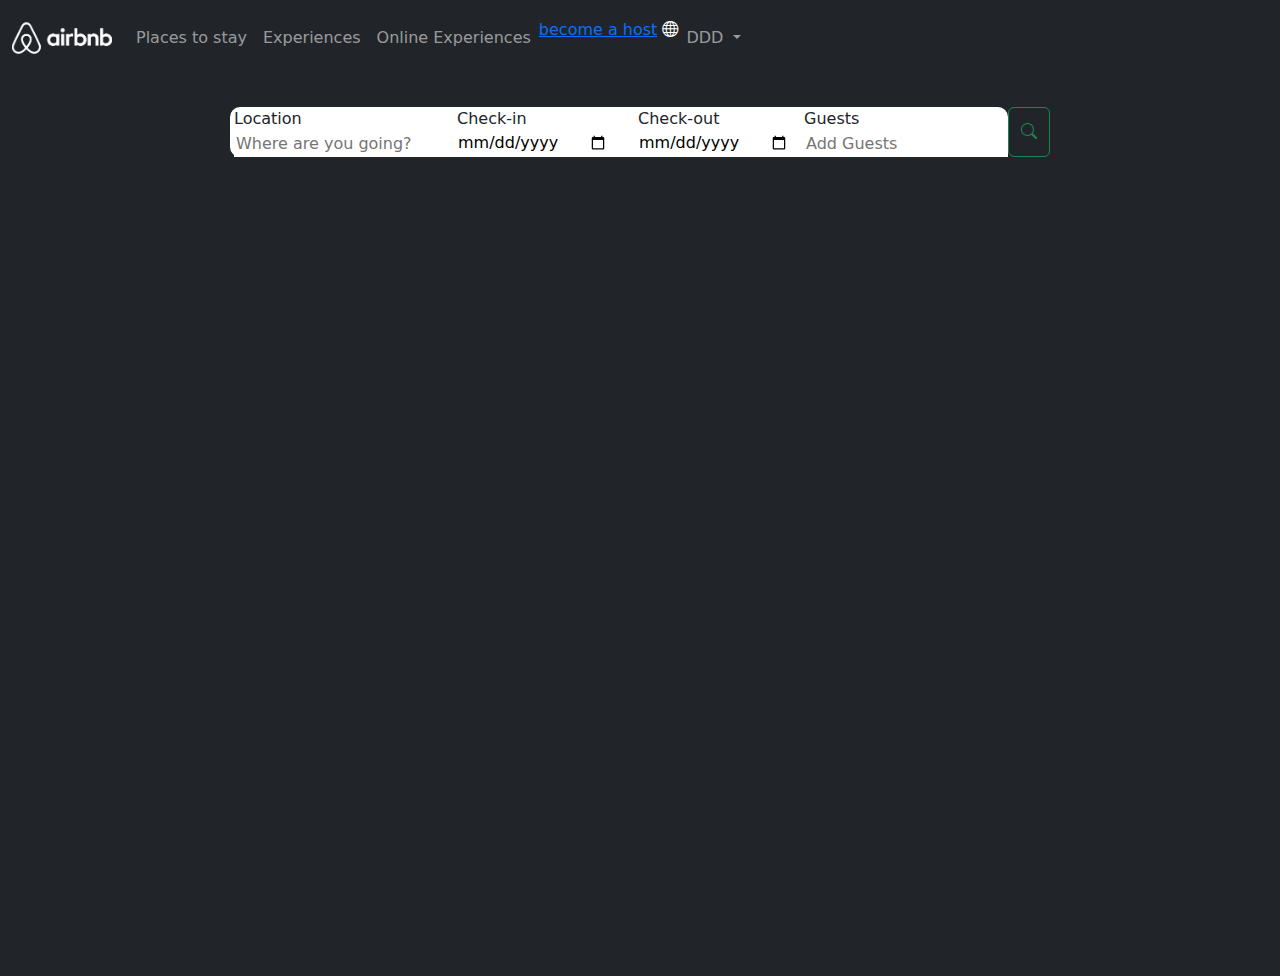
==== index.html @ f0b44a81 "pro ale" ====
<!DOCTYPE html>
<html lang="en">

<head>
  <meta charset="UTF-8">
  <meta name="viewport" content="width=device-width, initial-scale=1.0">
  <title>Document</title>

  <link href="https://cdn.jsdelivr.net/npm/bootstrap@5.3.3/dist/css/bootstrap.min.css" rel="stylesheet"
    integrity="sha384-QWTKZyjpPEjISv5WaRU9OFeRpok6YctnYmDr5pNlyT2bRjXh0JMhjY6hW+ALEwIH" crossorigin="anonymous">
  <link rel="stylesheet" href="https://cdn.jsdelivr.net/npm/bootstrap-icons@1.11.3/font/bootstrap-icons.min.css">
  <link rel="stylesheet" href="style.css">
</head>

<body class="bg-dark">
  <header>

    <nav class="navbar navbar-expand-lg navbar-dark">
      <div class="container-fluid">
        <a class="navbar-brand" href="#"><img src="assets/logo.png" alt="Air-bnb"></a>
        <button class="navbar-toggler" type="button" data-bs-toggle="collapse" data-bs-target="#navbarNavDropdown"
          aria-controls="navbarNavDropdown" aria-expanded="false" aria-label="Toggle navigation">
          <span class="navbar-toggler-icon"></span>
        </button>
        <div class="collapse navbar-collapse" id="navbarNavDropdown">
          <ul class="navbar-nav">

            <li class="nav-item">
              <a class="nav-link" href="#">Places to stay</a>
            </li>
            <li class="nav-item">
              <a class="nav-link" href="#">Experiences</a>
            </li>
            <li class="nav-item">
              <a class="nav-link" href="#">Online Experiences</a>
            </li>

            <div>
              <a href="#">become a host</a>
              <i class="bi bi-globe text-white"></i>


            </div>

            <li class="nav-item dropdown">
              <a class="nav-link dropdown-toggle" href="#" role="button" data-bs-toggle="dropdown"
                aria-expanded="false">
                DDD
              </a>
              <ul class="dropdown-menu">
                <li><a class="dropdown-item" href="#">Action</a></li>
                <li><a class="dropdown-item" href="#">Another action</a></li>
                <li><a class="dropdown-item" href="#">Something else here</a></li>
              </ul>
            </li>
          </ul>
        </div>
      </div>
    </nav>
  </header>


  <main class="corpo d-flex">

    <div class="container mt-3" id="contenitore">
      <div>
      <form class="d-flex " id="Ricerca-Generale" role="search">
        <div class="Titolo-1 px-1">
          <label for="input1">Location</label>
          <input class="input" type="text" placeholder="Where are you going?">
        </div>
        <div class="Titoli">
          <label for="input2">Check-in</label>
          <input class="input" type="date" placeholder="gg/mm/aaaa">
        </div>
        <div class="Titoli">
          <label for="input3">Check-out</label>
          <input class="input" type="date" placeholder="gg/mm/aaaa">
        </div>
        <div class="Titolo-4">
          <label for="input-4">Guests</label>
          <input class="input" type="text" placeholder="Add Guests">
        </div>

        <button class="btn btn-outline-success" type="submit"> <i class="bi bi-search"></i></button>
      </form>

    </div>



  </main>

  <footer>

  </footer>

</body>
<script src="https://cdn.jsdelivr.net/npm/bootstrap@5.3.3/dist/js/bootstrap.bundle.min.js"
  integrity="sha384-YvpcrYf0tY3lHB60NNkmXc5s9fDVZLESaAA55NDzOxhy9GkcIdslK1eN7N6jIeHz" crossorigin="anonymous"></script>


</html>
---- style.css ----
.navbar-brand img{
    width: 100px;
}

#contenitore {
    display: flex;
    justify-content: center;
}

#Ricerca-Generale{
    display: flex;
    justify-content: center;
    width: 700px;
    padding: 15px;
    border: none;
   

    
}

.Titolo-1{
    border-top-left-radius: 10px;
    border-bottom-left-radius:10px ;
    background-color: white;
}

.Titolo-4{
    border-top-right-radius:10px;
    border-bottom-right-radius:10px ;
    background-color: white;
}



.corpo {
    width: 100%; /* Estende la larghezza al 100% del viewport */
    height: 100vh; /* Estende l'altezza al 100% del viewport */
    background-image: url('assets/home.jpg'); /* Percorso dell'immagine */
    background-size: cover; /* Assicura che l'immagine copra tutto senza distorsioni */
    background-position: center; /* Centra l'immagine */
    background-repeat: no-repeat; /* Evita ripetizioni dell'immagine */
    object-fit: contain;
    overflow: hidden;
 
}

.input{
    border: none;
    
}

.Titoli{
    background-color: white;
    padding-inline: 15px;


}
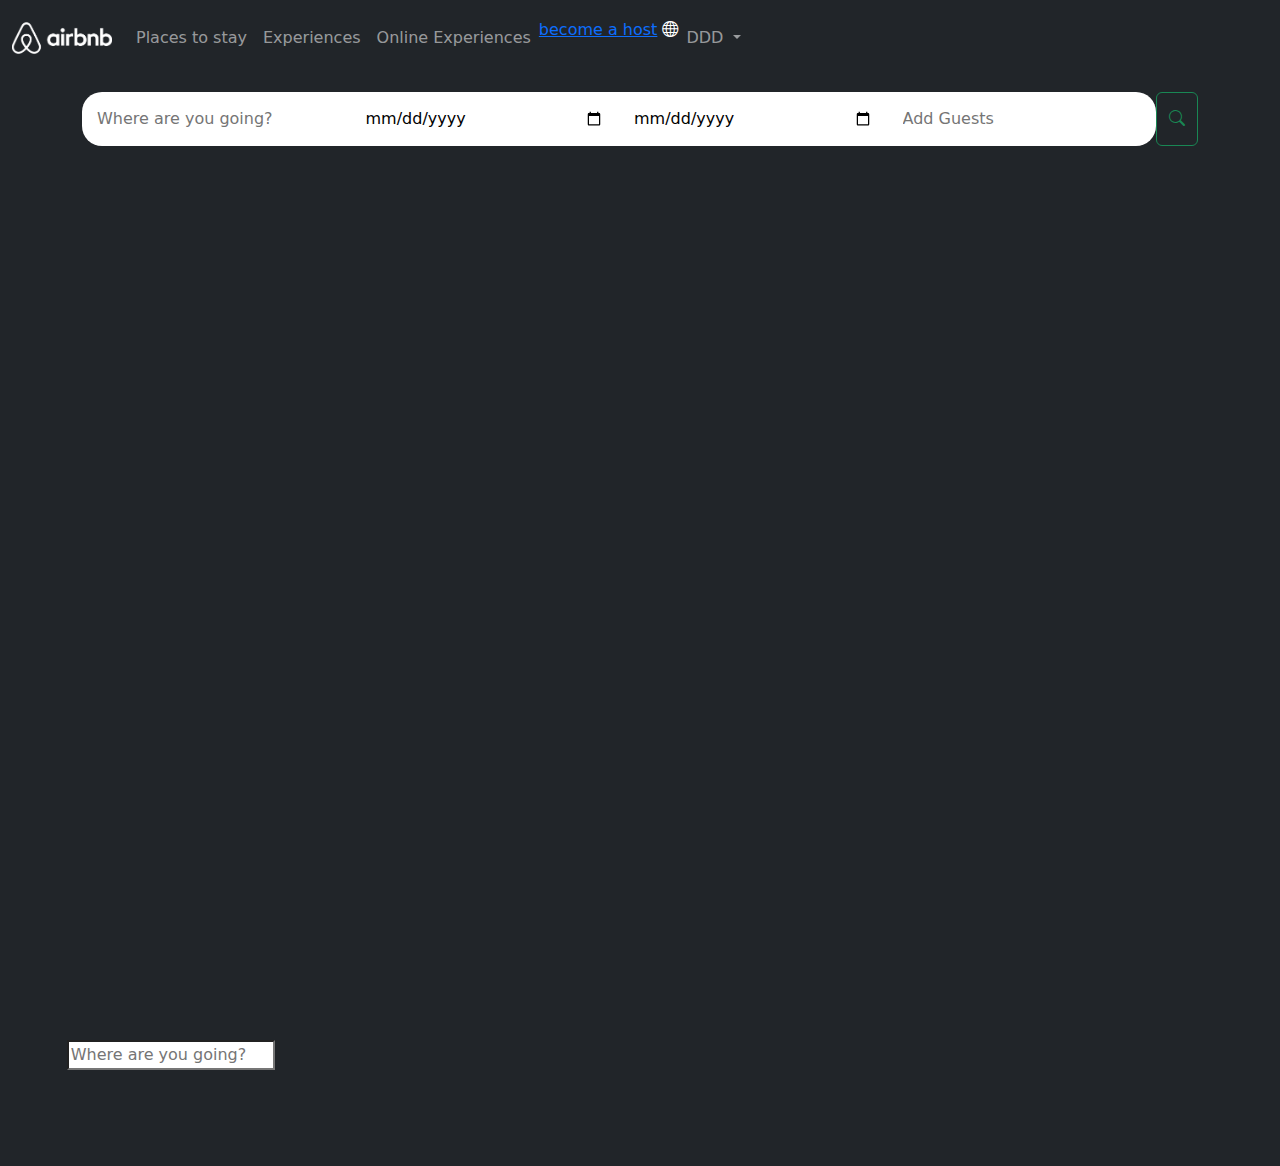
==== commit 03ab9f8a: "Merge branch 'main' of https://github.com/FraLama99/BW2" ====
--- a/index.html
+++ b/index.html
@@ -1,103 +1,148 @@
 <!DOCTYPE html>
 <html lang="en">
+  <head>
+    <meta charset="UTF-8" />
+    <meta name="viewport" content="width=device-width, initial-scale=1.0" />
+    <title>Document</title>
 
-<head>
-  <meta charset="UTF-8">
-  <meta name="viewport" content="width=device-width, initial-scale=1.0">
-  <title>Document</title>
+    <link
+      href="https://cdn.jsdelivr.net/npm/bootstrap@5.3.3/dist/css/bootstrap.min.css"
+      rel="stylesheet"
+      integrity="sha384-QWTKZyjpPEjISv5WaRU9OFeRpok6YctnYmDr5pNlyT2bRjXh0JMhjY6hW+ALEwIH"
+      crossorigin="anonymous"
+    />
+    <link
+      rel="stylesheet"
+      href="https://cdn.jsdelivr.net/npm/bootstrap-icons@1.11.3/font/bootstrap-icons.min.css"
+    />
+    <link rel="stylesheet" href="style.css" />
+  </head>
+  <body class="bg-dark">
+    <header>
+      <nav class="navbar navbar-expand-lg navbar-dark">
+        <div class="container-fluid">
+          <a class="navbar-brand" href="#"
+            ><img src="assets/logo.png" alt="Air-bnb"
+          /></a>
+          <button
+            class="navbar-toggler"
+            type="button"
+            data-bs-toggle="collapse"
+            data-bs-target="#navbarNavDropdown"
+            aria-controls="navbarNavDropdown"
+            aria-expanded="false"
+            aria-label="Toggle navigation"
+          >
+            <span class="navbar-toggler-icon"></span>
+          </button>
+          <div class="collapse navbar-collapse" id="navbarNavDropdown">
+            <ul class="navbar-nav">
+              <li class="nav-item">
+                <a class="nav-link" href="#">Places to stay</a>
+              </li>
+              <li class="nav-item">
+                <a class="nav-link" href="#">Experiences</a>
+              </li>
+              <li class="nav-item">
+                <a class="nav-link" href="#">Online Experiences</a>
+              </li>
 
-  <link href="https://cdn.jsdelivr.net/npm/bootstrap@5.3.3/dist/css/bootstrap.min.css" rel="stylesheet"
-    integrity="sha384-QWTKZyjpPEjISv5WaRU9OFeRpok6YctnYmDr5pNlyT2bRjXh0JMhjY6hW+ALEwIH" crossorigin="anonymous">
-  <link rel="stylesheet" href="https://cdn.jsdelivr.net/npm/bootstrap-icons@1.11.3/font/bootstrap-icons.min.css">
-  <link rel="stylesheet" href="style.css">
-</head>
+              <div>
+                <a href="#">become a host</a>
+                <i class="bi bi-globe text-white"></i>
+              </div>
 
-<body class="bg-dark">
-  <header>
+              <li class="nav-item dropdown">
+                <a
+                  class="nav-link dropdown-toggle"
+                  href="#"
+                  role="button"
+                  data-bs-toggle="dropdown"
+                  aria-expanded="false"
+                >
+                  DDD
+                </a>
+                <ul class="dropdown-menu">
+                  <li><a class="dropdown-item" href="#">Action</a></li>
+                  <li><a class="dropdown-item" href="#">Another action</a></li>
+                  <li>
+                    <a class="dropdown-item" href="#">Something else here</a>
+                  </li>
+                </ul>
+              </li>
+            </ul>
+          </div>
+        </div>
+      </nav>
+    </header>
 
-    <nav class="navbar navbar-expand-lg navbar-dark">
-      <div class="container-fluid">
-        <a class="navbar-brand" href="#"><img src="assets/logo.png" alt="Air-bnb"></a>
-        <button class="navbar-toggler" type="button" data-bs-toggle="collapse" data-bs-target="#navbarNavDropdown"
-          aria-controls="navbarNavDropdown" aria-expanded="false" aria-label="Toggle navigation">
-          <span class="navbar-toggler-icon"></span>
-        </button>
-        <div class="collapse navbar-collapse" id="navbarNavDropdown">
-          <ul class="navbar-nav">
+    <main>
+      <div class="container mt-3">
+        <form
+          class="d-flex justify-content-center rounded-4"
+          id="Ricerca-Generale"
+          role="search"
+        >
+          <input id="input1" type="text" placeholder="Where are you going?" />
+          <input type="date" placeholder="gg/mm/aaaa" />
+          <input type="date" placeholder="gg/mm/aaaa" />
 
-            <li class="nav-item">
-              <a class="nav-link" href="#">Places to stay</a>
-            </li>
-            <li class="nav-item">
-              <a class="nav-link" href="#">Experiences</a>
-            </li>
-            <li class="nav-item">
-              <a class="nav-link" href="#">Online Experiences</a>
-            </li>
+          <input id="input4" type="text" placeholder="Add Guests" />
 
-            <div>
-              <a href="#">become a host</a>
-              <i class="bi bi-globe text-white"></i>
+          <button class="btn btn-outline-success" type="submit">
+            <i class="bi bi-search"></i>
+          </button>
+        </form>
+      </div>
+    </main>
+
+<<<<<<< Updated upstream
+    <footer></footer>
+  </body>
+  <script
+    src="https://cdn.jsdelivr.net/npm/bootstrap@5.3.3/dist/js/bootstrap.bundle.min.js"
+    integrity="sha384-YvpcrYf0tY3lHB60NNkmXc5s9fDVZLESaAA55NDzOxhy9GkcIdslK1eN7N6jIeHz"
+    crossorigin="anonymous"
+  ></script>
+</html>
+=======
+<footer>
+
+</footer>
+    
+</body>
+<script src="https://cdn.jsdelivr.net/npm/bootstrap@5.3.3/dist/js/bootstrap.bundle.min.js" integrity="sha384-YvpcrYf0tY3lHB60NNkmXc5s9fDVZLESaAA55NDzOxhy9GkcIdslK1eN7N6jIeHz" crossorigin="anonymous"></script>
 
 
-            </div>
-
-            <li class="nav-item dropdown">
-              <a class="nav-link dropdown-toggle" href="#" role="button" data-bs-toggle="dropdown"
-                aria-expanded="false">
-                DDD
-              </a>
-              <ul class="dropdown-menu">
-                <li><a class="dropdown-item" href="#">Action</a></li>
-                <li><a class="dropdown-item" href="#">Another action</a></li>
-                <li><a class="dropdown-item" href="#">Something else here</a></li>
-              </ul>
-            </li>
-          </ul>
-        </div>
-      </div>
-    </nav>
-  </header>
-
-
-  <main class="corpo d-flex">
-
-    <div class="container mt-3" id="contenitore">
-      <div>
-      <form class="d-flex " id="Ricerca-Generale" role="search">
-        <div class="Titolo-1 px-1">
-          <label for="input1">Location</label>
-          <input class="input" type="text" placeholder="Where are you going?">
-        </div>
-        <div class="Titoli">
-          <label for="input2">Check-in</label>
-          <input class="input" type="date" placeholder="gg/mm/aaaa">
-        </div>
-        <div class="Titoli">
-          <label for="input3">Check-out</label>
-          <input class="input" type="date" placeholder="gg/mm/aaaa">
-        </div>
-        <div class="Titolo-4">
-          <label for="input-4">Guests</label>
-          <input class="input" type="text" placeholder="Add Guests">
-        </div>
-
-        <button class="btn btn-outline-success" type="submit"> <i class="bi bi-search"></i></button>
-      </form>
-
-    </div>
+</html>
 
 
 
-  </main>
-
-  <footer>
-
-  </footer>
-
-</body>
-<script src="https://cdn.jsdelivr.net/npm/bootstrap@5.3.3/dist/js/bootstrap.bundle.min.js"
-  integrity="sha384-YvpcrYf0tY3lHB60NNkmXc5s9fDVZLESaAA55NDzOxhy9GkcIdslK1eN7N6jIeHz" crossorigin="anonymous"></script>
 
 
-</html>+
+<div class="input-group">
+  <label for="location">Location</label>
+  <input type="text" id="location" placeholder="Where are you going?" />
+</div>
+
+justify-content: center;
+  align-items: center;
+  height: 100vh;
+
+
+  input {
+    text-align: center; /* Centra il testo orizzontalmente */
+    font-size: 16px;    /* Dimensione del testo */
+    height: 40px;       /* Altezza del campo */
+    padding: 0;         /* Rimuovi padding per centrare verticalmente */
+    box-sizing: border-box; /* Assicura che padding e bordo non influiscano sulle dimensioni */
+  }
+  
+  /* Stile specifico per il placeholder */
+  input::placeholder {
+    color: #888;        /* Colore del placeholder */
+    font-style: italic; /* Stile del testo */
+    text-align: center; /* Centra il placeholder orizzontalmente */
+  }
+>>>>>>> Stashed changes
--- a/style.css
+++ b/style.css
@@ -2,58 +2,24 @@
     width: 100px;
 }
 
-#contenitore {
-    display: flex;
-    justify-content: center;
-}
 
-#Ricerca-Generale{
-    display: flex;
-    justify-content: center;
-    width: 700px;
+
+#Ricerca-Generale input{
+    width: 600px;
     padding: 15px;
     border: none;
-   
 
     
 }
 
-.Titolo-1{
-    border-top-left-radius: 10px;
-    border-bottom-left-radius:10px ;
-    background-color: white;
+#input1{
+    border-top-left-radius: 20px;
+    border-bottom-left-radius:20px ;
 }
 
-.Titolo-4{
-    border-top-right-radius:10px;
-    border-bottom-right-radius:10px ;
-    background-color: white;
-}
-
-
-
-.corpo {
-    width: 100%; /* Estende la larghezza al 100% del viewport */
-    height: 100vh; /* Estende l'altezza al 100% del viewport */
-    background-image: url('assets/home.jpg'); /* Percorso dell'immagine */
-    background-size: cover; /* Assicura che l'immagine copra tutto senza distorsioni */
-    background-position: center; /* Centra l'immagine */
-    background-repeat: no-repeat; /* Evita ripetizioni dell'immagine */
-    object-fit: contain;
-    overflow: hidden;
- 
-}
-
-.input{
-    border: none;
-    
-}
-
-.Titoli{
-    background-color: white;
-    padding-inline: 15px;
-
-
+#input4{
+    border-top-right-radius:20px;
+    border-bottom-right-radius:20px ;
 }
 
 
@@ -61,3 +27,12 @@
 
 
 
+main {
+    width: 100vw; /* Estende la larghezza al 100% del viewport */
+    height: 100vh; /* Estende l'altezza al 100% del viewport */
+    background-image: url('assets/home.jpg'); /* Percorso dell'immagine */
+    background-size: cover; /* Assicura che l'immagine copra tutto senza distorsioni */
+    background-position: center; /* Centra l'immagine */
+    background-repeat: no-repeat; /* Evita ripetizioni dell'immagine */
+}
+
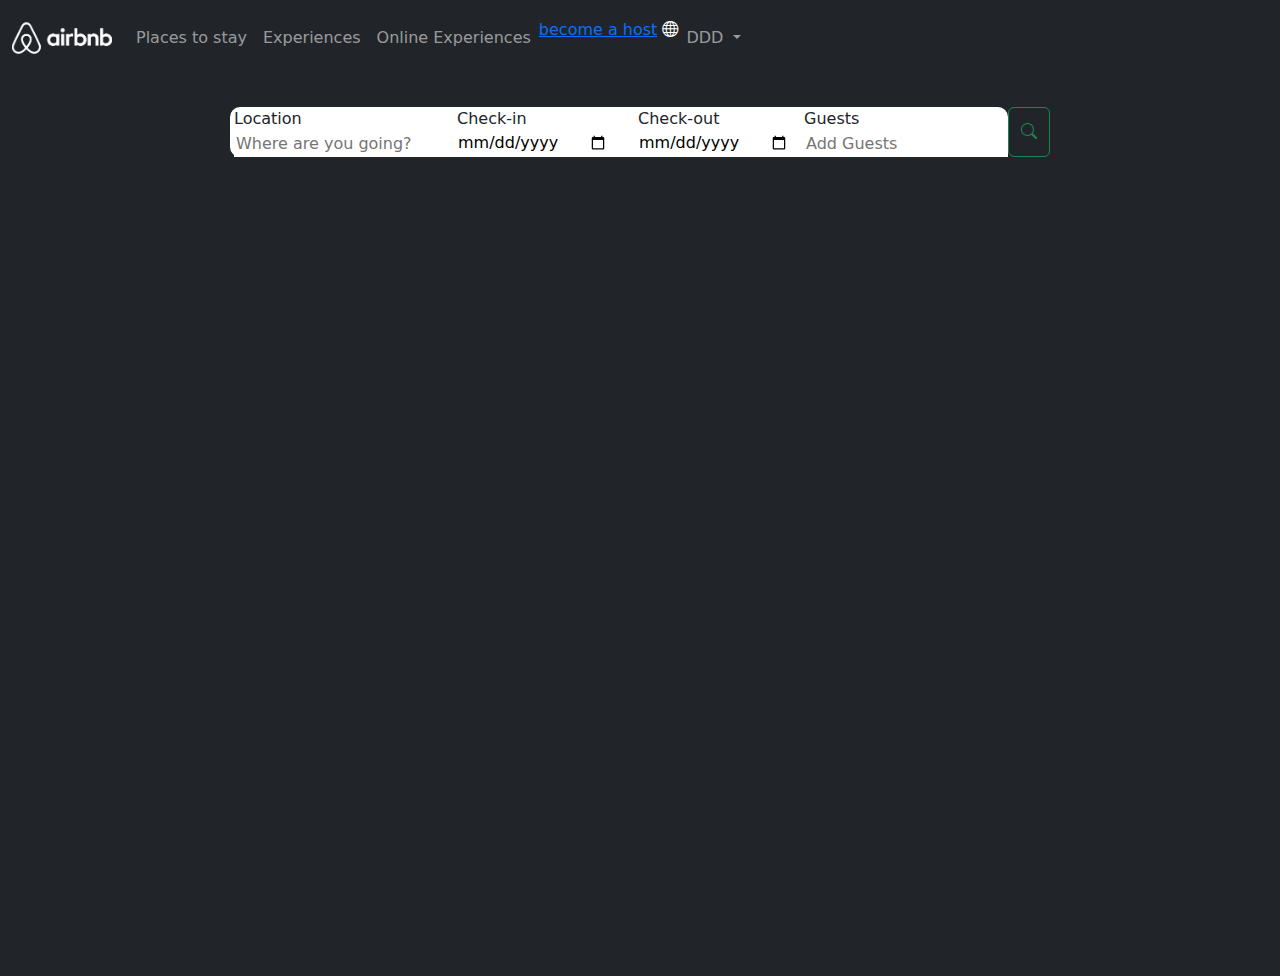
==== commit b8a98be6: "caricamento ale" ====
--- a/index.html
+++ b/index.html
@@ -1,148 +1,103 @@
 <!DOCTYPE html>
 <html lang="en">
-  <head>
-    <meta charset="UTF-8" />
-    <meta name="viewport" content="width=device-width, initial-scale=1.0" />
-    <title>Document</title>
 
-    <link
-      href="https://cdn.jsdelivr.net/npm/bootstrap@5.3.3/dist/css/bootstrap.min.css"
-      rel="stylesheet"
-      integrity="sha384-QWTKZyjpPEjISv5WaRU9OFeRpok6YctnYmDr5pNlyT2bRjXh0JMhjY6hW+ALEwIH"
-      crossorigin="anonymous"
-    />
-    <link
-      rel="stylesheet"
-      href="https://cdn.jsdelivr.net/npm/bootstrap-icons@1.11.3/font/bootstrap-icons.min.css"
-    />
-    <link rel="stylesheet" href="style.css" />
-  </head>
-  <body class="bg-dark">
-    <header>
-      <nav class="navbar navbar-expand-lg navbar-dark">
-        <div class="container-fluid">
-          <a class="navbar-brand" href="#"
-            ><img src="assets/logo.png" alt="Air-bnb"
-          /></a>
-          <button
-            class="navbar-toggler"
-            type="button"
-            data-bs-toggle="collapse"
-            data-bs-target="#navbarNavDropdown"
-            aria-controls="navbarNavDropdown"
-            aria-expanded="false"
-            aria-label="Toggle navigation"
-          >
-            <span class="navbar-toggler-icon"></span>
-          </button>
-          <div class="collapse navbar-collapse" id="navbarNavDropdown">
-            <ul class="navbar-nav">
-              <li class="nav-item">
-                <a class="nav-link" href="#">Places to stay</a>
-              </li>
-              <li class="nav-item">
-                <a class="nav-link" href="#">Experiences</a>
-              </li>
-              <li class="nav-item">
-                <a class="nav-link" href="#">Online Experiences</a>
-              </li>
+<head>
+  <meta charset="UTF-8">
+  <meta name="viewport" content="width=device-width, initial-scale=1.0">
+  <title>Document</title>
 
-              <div>
-                <a href="#">become a host</a>
-                <i class="bi bi-globe text-white"></i>
-              </div>
+  <link href="https://cdn.jsdelivr.net/npm/bootstrap@5.3.3/dist/css/bootstrap.min.css" rel="stylesheet"
+    integrity="sha384-QWTKZyjpPEjISv5WaRU9OFeRpok6YctnYmDr5pNlyT2bRjXh0JMhjY6hW+ALEwIH" crossorigin="anonymous">
+  <link rel="stylesheet" href="https://cdn.jsdelivr.net/npm/bootstrap-icons@1.11.3/font/bootstrap-icons.min.css">
+  <link rel="stylesheet" href="style.css">
+</head>
 
-              <li class="nav-item dropdown">
-                <a
-                  class="nav-link dropdown-toggle"
-                  href="#"
-                  role="button"
-                  data-bs-toggle="dropdown"
-                  aria-expanded="false"
-                >
-                  DDD
-                </a>
-                <ul class="dropdown-menu">
-                  <li><a class="dropdown-item" href="#">Action</a></li>
-                  <li><a class="dropdown-item" href="#">Another action</a></li>
-                  <li>
-                    <a class="dropdown-item" href="#">Something else here</a>
-                  </li>
-                </ul>
-              </li>
-            </ul>
-          </div>
-        </div>
-      </nav>
-    </header>
+<body class="bg-dark">
+  <header>
 
-    <main>
-      <div class="container mt-3">
-        <form
-          class="d-flex justify-content-center rounded-4"
-          id="Ricerca-Generale"
-          role="search"
-        >
-          <input id="input1" type="text" placeholder="Where are you going?" />
-          <input type="date" placeholder="gg/mm/aaaa" />
-          <input type="date" placeholder="gg/mm/aaaa" />
+    <nav class="navbar navbar-expand-lg navbar-dark">
+      <div class="container-fluid">
+        <a class="navbar-brand" href="#"><img src="assets/logo.png" alt="Air-bnb"></a>
+        <button class="navbar-toggler" type="button" data-bs-toggle="collapse" data-bs-target="#navbarNavDropdown"
+          aria-controls="navbarNavDropdown" aria-expanded="false" aria-label="Toggle navigation">
+          <span class="navbar-toggler-icon"></span>
+        </button>
+        <div class="collapse navbar-collapse" id="navbarNavDropdown">
+          <ul class="navbar-nav">
 
-          <input id="input4" type="text" placeholder="Add Guests" />
+            <li class="nav-item">
+              <a class="nav-link" href="#">Places to stay</a>
+            </li>
+            <li class="nav-item">
+              <a class="nav-link" href="#">Experiences</a>
+            </li>
+            <li class="nav-item">
+              <a class="nav-link" href="#">Online Experiences</a>
+            </li>
 
-          <button class="btn btn-outline-success" type="submit">
-            <i class="bi bi-search"></i>
-          </button>
-        </form>
-      </div>
-    </main>
-
-<<<<<<< Updated upstream
-    <footer></footer>
-  </body>
-  <script
-    src="https://cdn.jsdelivr.net/npm/bootstrap@5.3.3/dist/js/bootstrap.bundle.min.js"
-    integrity="sha384-YvpcrYf0tY3lHB60NNkmXc5s9fDVZLESaAA55NDzOxhy9GkcIdslK1eN7N6jIeHz"
-    crossorigin="anonymous"
-  ></script>
-</html>
-=======
-<footer>
-
-</footer>
-    
-</body>
-<script src="https://cdn.jsdelivr.net/npm/bootstrap@5.3.3/dist/js/bootstrap.bundle.min.js" integrity="sha384-YvpcrYf0tY3lHB60NNkmXc5s9fDVZLESaAA55NDzOxhy9GkcIdslK1eN7N6jIeHz" crossorigin="anonymous"></script>
+            <div>
+              <a href="#">become a host</a>
+              <i class="bi bi-globe text-white"></i>
 
 
-</html>
+            </div>
+
+            <li class="nav-item dropdown">
+              <a class="nav-link dropdown-toggle" href="#" role="button" data-bs-toggle="dropdown"
+                aria-expanded="false">
+                DDD
+              </a>
+              <ul class="dropdown-menu">
+                <li><a class="dropdown-item" href="#">Action</a></li>
+                <li><a class="dropdown-item" href="#">Another action</a></li>
+                <li><a class="dropdown-item" href="#">Something else here</a></li>
+              </ul>
+            </li>
+          </ul>
+        </div>
+      </div>
+    </nav>
+  </header>
+
+
+  <main class="corpo d-flex">
+
+    <div class="container mt-3" id="contenitore">
+      <div>
+      <form class="d-flex " id="Ricerca-Generale" role="search">
+        <div class="Titolo-1 px-1">
+          <label for="input1">Location</label>
+          <input class="input" type="text" placeholder="Where are you going?">
+        </div>
+        <div class="Titoli">
+          <label for="input2">Check-in</label>
+          <input class="input" type="date" placeholder="gg/mm/aaaa">
+        </div>
+        <div class="Titoli">
+          <label for="input3">Check-out</label>
+          <input class="input" type="date" placeholder="gg/mm/aaaa">
+        </div>
+        <div class="Titolo-4">
+          <label for="input-4">Guests</label>
+          <input class="input" type="text" placeholder="Add Guests">
+        </div>
+
+        <button class="btn btn-outline-success" type="submit"> <i class="bi bi-search"></i></button>
+      </form>
+
+    </div>
 
 
 
+  </main>
+
+  <footer>
+
+  </footer>
+
+</body>
+<script src="https://cdn.jsdelivr.net/npm/bootstrap@5.3.3/dist/js/bootstrap.bundle.min.js"
+  integrity="sha384-YvpcrYf0tY3lHB60NNkmXc5s9fDVZLESaAA55NDzOxhy9GkcIdslK1eN7N6jIeHz" crossorigin="anonymous"></script>
 
 
-
-<div class="input-group">
-  <label for="location">Location</label>
-  <input type="text" id="location" placeholder="Where are you going?" />
-</div>
-
-justify-content: center;
-  align-items: center;
-  height: 100vh;
-
-
-  input {
-    text-align: center; /* Centra il testo orizzontalmente */
-    font-size: 16px;    /* Dimensione del testo */
-    height: 40px;       /* Altezza del campo */
-    padding: 0;         /* Rimuovi padding per centrare verticalmente */
-    box-sizing: border-box; /* Assicura che padding e bordo non influiscano sulle dimensioni */
-  }
-  
-  /* Stile specifico per il placeholder */
-  input::placeholder {
-    color: #888;        /* Colore del placeholder */
-    font-style: italic; /* Stile del testo */
-    text-align: center; /* Centra il placeholder orizzontalmente */
-  }
->>>>>>> Stashed changes
+</html>--- a/style.css
+++ b/style.css
@@ -2,24 +2,58 @@
     width: 100px;
 }
 
+#contenitore {
+    display: flex;
+    justify-content: center;
+}
 
-
-#Ricerca-Generale input{
-    width: 600px;
+#Ricerca-Generale{
+    display: flex;
+    justify-content: center;
+    width: 700px;
     padding: 15px;
     border: none;
+   
 
     
 }
 
-#input1{
-    border-top-left-radius: 20px;
-    border-bottom-left-radius:20px ;
+.Titolo-1{
+    border-top-left-radius: 10px;
+    border-bottom-left-radius:10px ;
+    background-color: white;
 }
 
-#input4{
-    border-top-right-radius:20px;
-    border-bottom-right-radius:20px ;
+.Titolo-4{
+    border-top-right-radius:10px;
+    border-bottom-right-radius:10px ;
+    background-color: white;
+}
+
+
+
+.corpo {
+    width: 100%; /* Estende la larghezza al 100% del viewport */
+    height: 100vh; /* Estende l'altezza al 100% del viewport */
+    background-image: url('assets/home.jpg'); /* Percorso dell'immagine */
+    background-size: cover; /* Assicura che l'immagine copra tutto senza distorsioni */
+    background-position: center; /* Centra l'immagine */
+    background-repeat: no-repeat; /* Evita ripetizioni dell'immagine */
+    object-fit: contain;
+    overflow: hidden;
+ 
+}
+
+.input{
+    border: none;
+    
+}
+
+.Titoli{
+    background-color: white;
+    padding-inline: 15px;
+
+
 }
 
 
@@ -27,12 +61,3 @@
 
 
 
-main {
-    width: 100vw; /* Estende la larghezza al 100% del viewport */
-    height: 100vh; /* Estende l'altezza al 100% del viewport */
-    background-image: url('assets/home.jpg'); /* Percorso dell'immagine */
-    background-size: cover; /* Assicura che l'immagine copra tutto senza distorsioni */
-    background-position: center; /* Centra l'immagine */
-    background-repeat: no-repeat; /* Evita ripetizioni dell'immagine */
-}
-
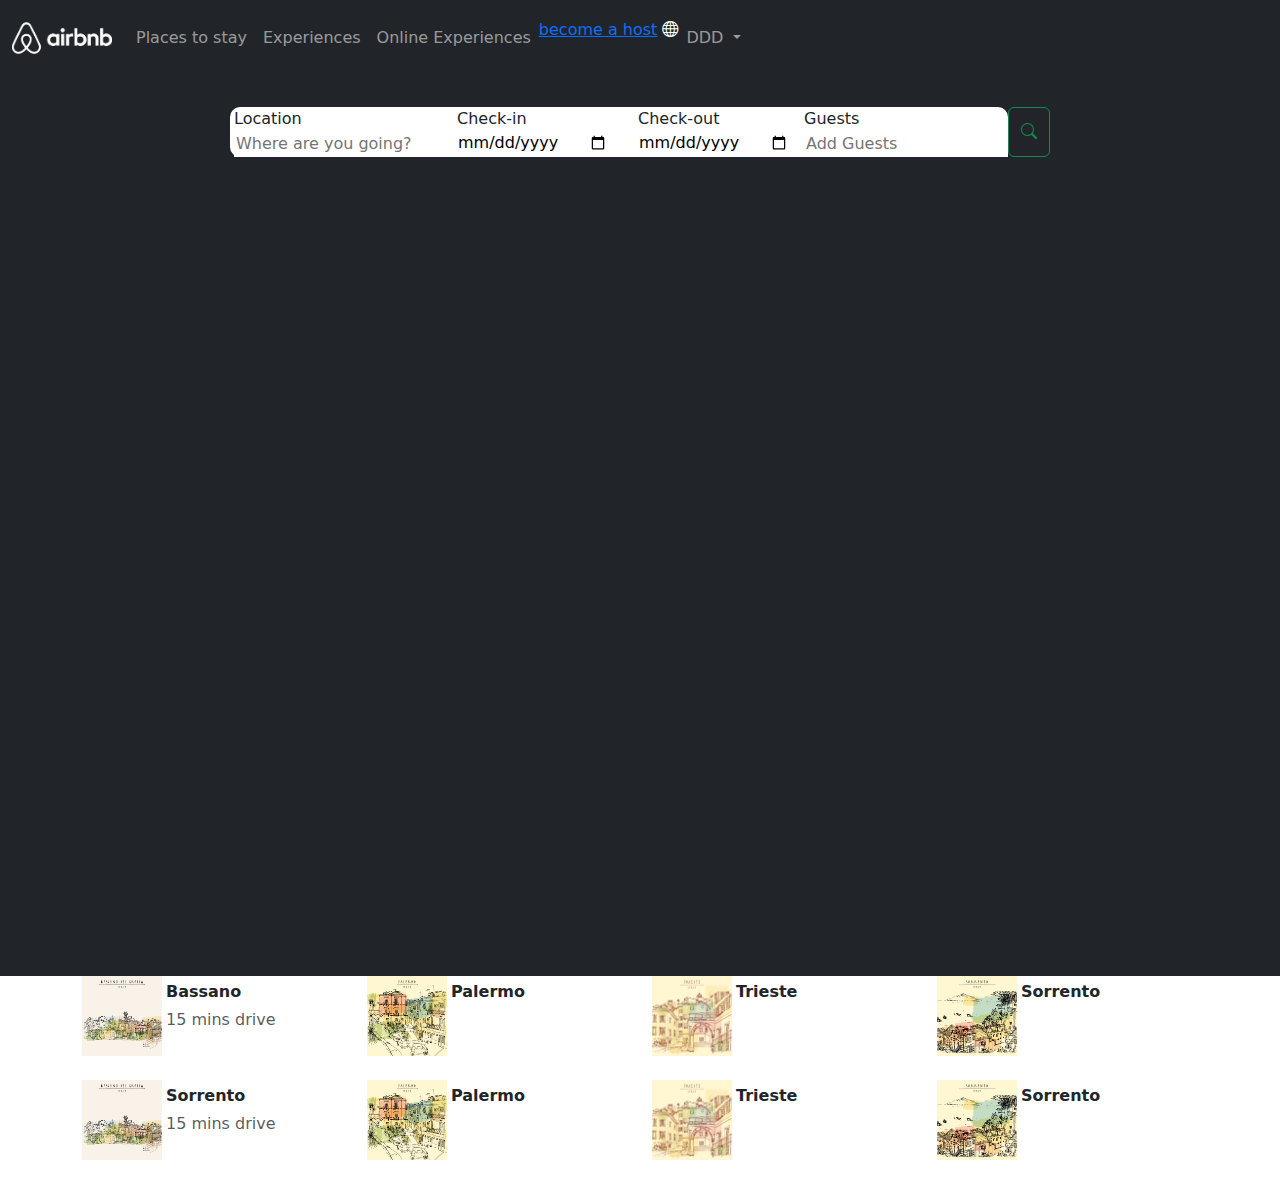
==== commit 456cb234: "fra" ====
--- a/index.html
+++ b/index.html
@@ -91,7 +91,65 @@
 
   </main>
 
-  <footer>
+  <footer class="bg-white">
+    <div class="container">
+      <div class="row">
+          <!-- colonna 1 -->
+          <div class="col-md-3">
+              <div class="d-flex align-items-start mb-4">
+                  <img src="assets/bassano.jpg" alt="">
+                  <div>
+                      <p class="fw-bold m-1">Bassano</p>
+                      <p class="text-muted m-1 row">15 mins drive</p>
+                  </div>
+              </div>
+              <div class="d-flex align-items-start mb-4">
+                  <img src="assets/bassano.jpg" alt="">
+                  <div>
+                      <p class="fw-bold m-1">Sorrento</p>
+                      <p class="text-muted m-1 row">15 mins drive</p>
+                  </div>
+              </div>
+          </div>
+          <!-- colonna 2 -->
+          <div class="col-md-3">
+              <div class="d-flex align-items-start mb-4">
+                  <img src="assets/palermo.jpg" alt="">
+                  <p class="fw-bold m-1">Palermo</p>
+              </div>
+              <div class="d-flex align-items-start mb-4">
+                  <img src="assets/palermo.jpg" alt="">
+                  <p class="fw-bold m-1">Palermo</p>
+
+              </div>
+          </div>
+
+          <!-- colonna 3 -->
+          <div class="col-md-3">
+              <div class="d-flex align-items-start mb-4">
+                  <img src="assets/trieste.jpg" alt="">
+                  <p class="fw-bold m-1">Trieste</p>
+              </div>
+              <div class="d-flex align-items-start mb-4">
+                  <img src="assets/trieste.jpg" alt="">
+                  <p class="fw-bold m-1">Trieste</p>
+
+              </div>
+          </div>
+          <!-- colonna 4 -->
+          <div class="col-md-3">
+              <div class="d-flex align-items-start mb-4">
+                  <img src="assets/sorrento.jpg" alt="">
+                  <p class="fw-bold m-1">Sorrento</p>
+              </div>
+              <div class="d-flex align-items-start mb-4">
+                  <img src="assets/sorrento.jpg" alt="">
+                  <p class="fw-bold m-1">Sorrento</p>
+              </div>
+          </div>
+      </div>
+
+  </div>
 
   </footer>
 
--- a/style.css
+++ b/style.css
@@ -56,6 +56,10 @@
 
 }
 
+footer img{
+    width: 80px;
+    height: 80px;
+}
 
 
 
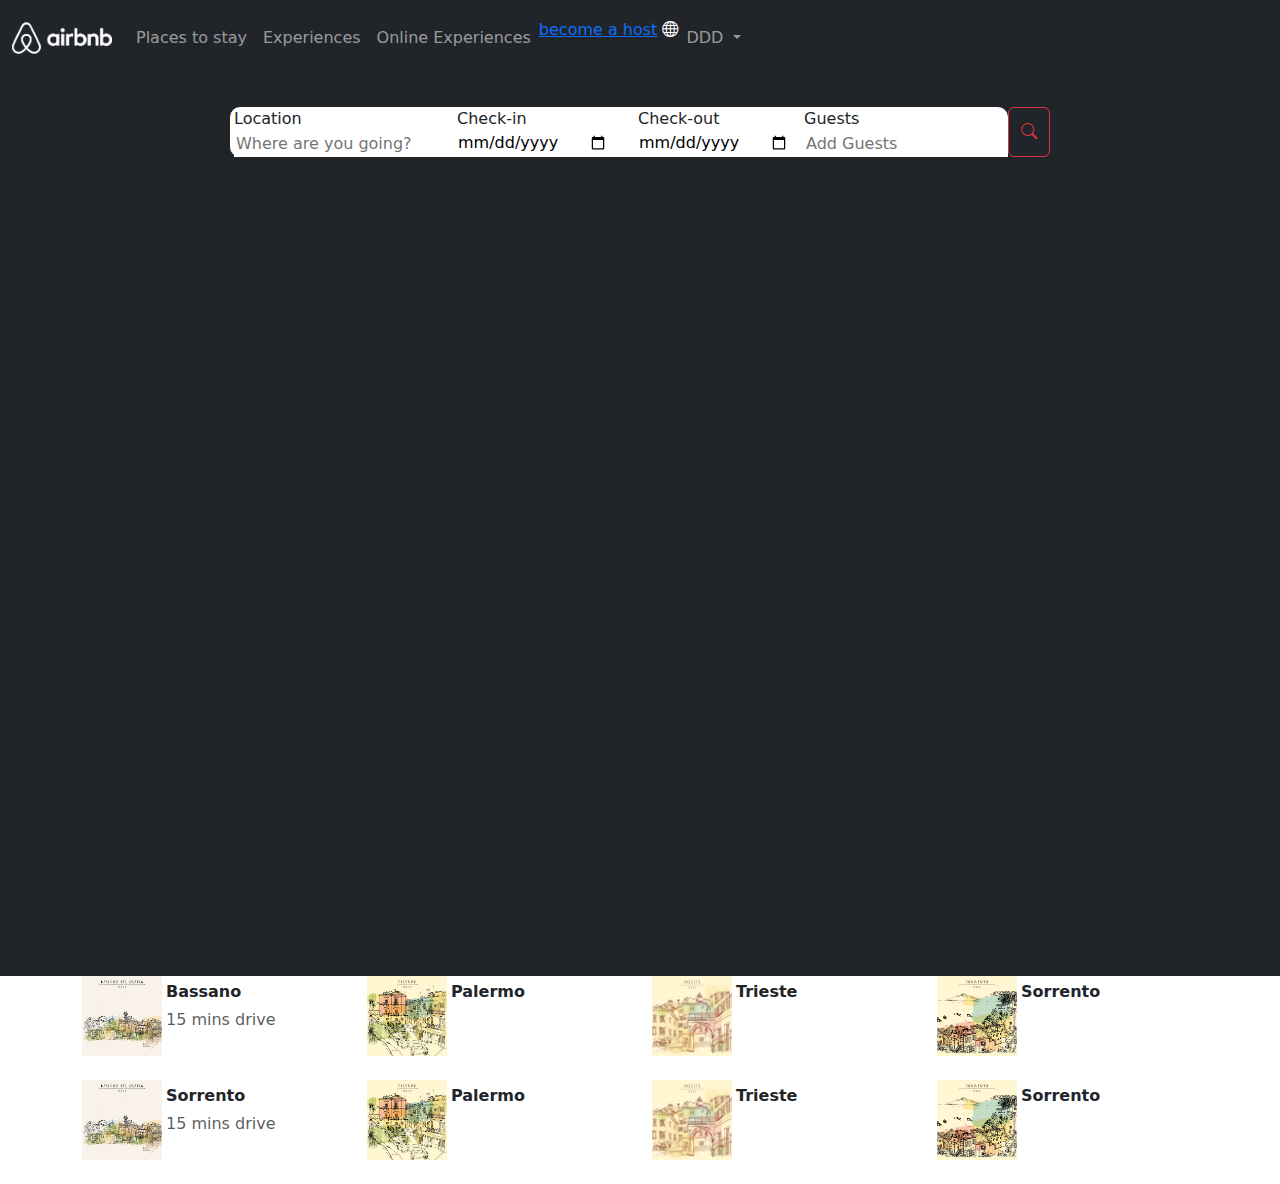
==== commit 71c376a1: "frA" ====
--- a/index.html
+++ b/index.html
@@ -82,7 +82,7 @@
           <input class="input" type="text" placeholder="Add Guests">
         </div>
 
-        <button class="btn btn-outline-success" type="submit"> <i class="bi bi-search"></i></button>
+        <button class="btn btn-outline-danger" type="submit"> <i class="bi bi-search"></i></button>
       </form>
 
     </div>
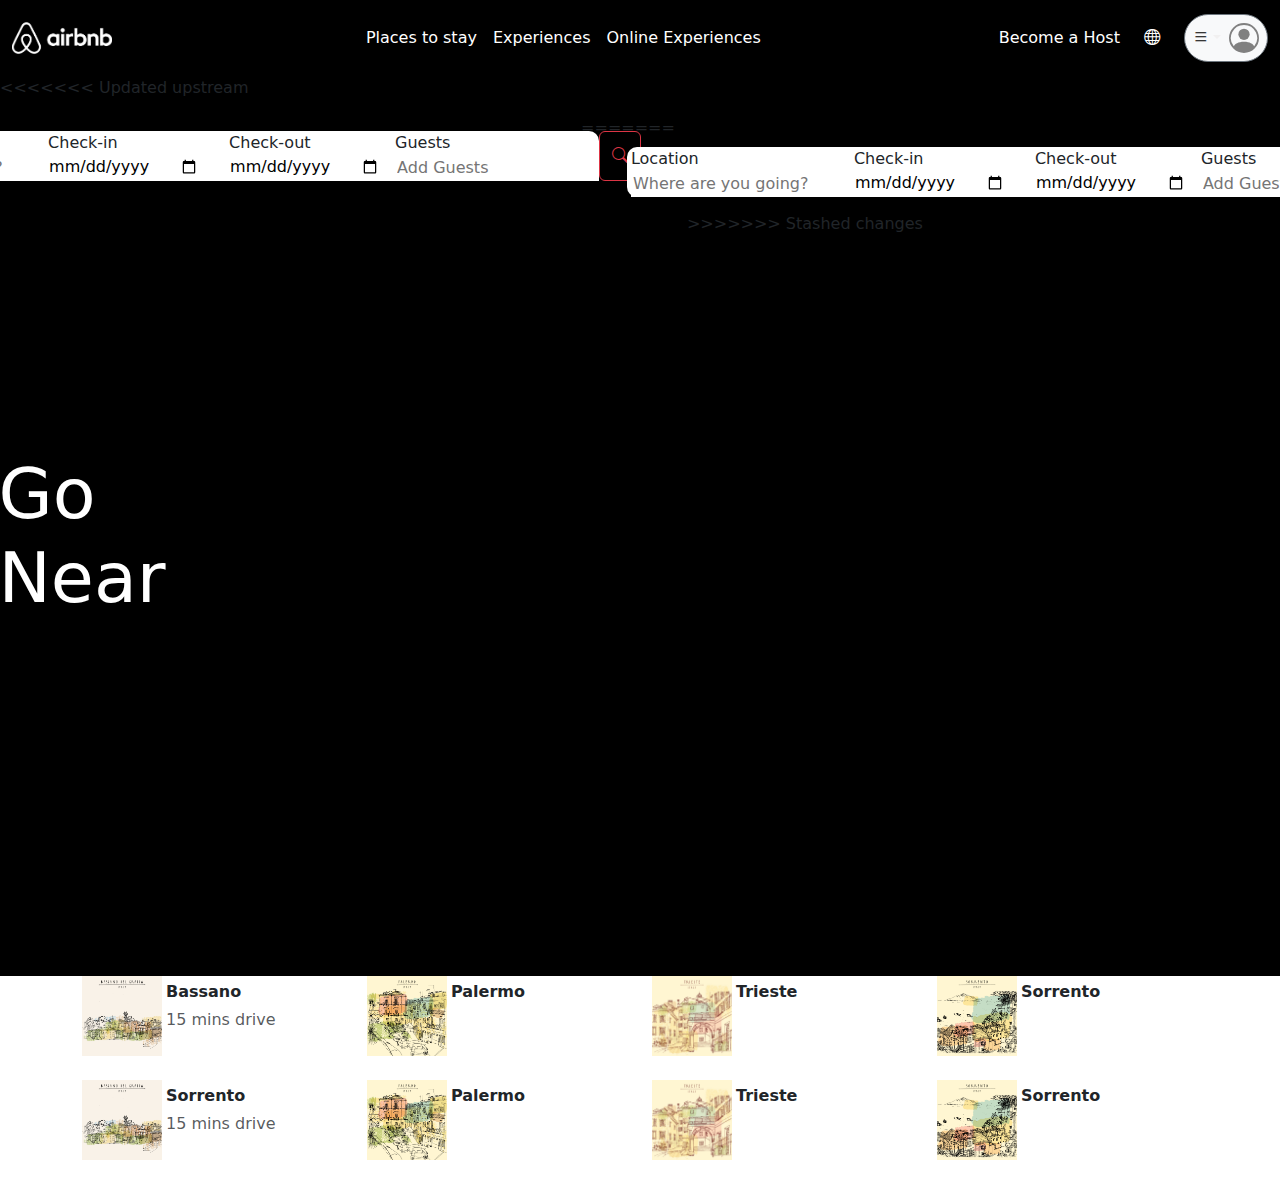
==== commit a06d0382: "ciao" ====
--- a/index.html
+++ b/index.html
@@ -12,56 +12,89 @@
   <link rel="stylesheet" href="style.css">
 </head>
 
-<body class="bg-dark">
+<body class="bg-black">
   <header>
 
-    <nav class="navbar navbar-expand-lg navbar-dark">
-      <div class="container-fluid">
-        <a class="navbar-brand" href="#"><img src="assets/logo.png" alt="Air-bnb"></a>
+    <nav class="navbar navbar-expand-lg NAV">
+      <div class="container-fluid ">
+        <div class="d-flex">
+          <a class="navbar-brand" href="#"><img src="assets/logo.png" alt="Air-bnb"></a>
+        </div>
         <button class="navbar-toggler" type="button" data-bs-toggle="collapse" data-bs-target="#navbarNavDropdown"
           aria-controls="navbarNavDropdown" aria-expanded="false" aria-label="Toggle navigation">
           <span class="navbar-toggler-icon"></span>
         </button>
-        <div class="collapse navbar-collapse" id="navbarNavDropdown">
-          <ul class="navbar-nav">
-
-            <li class="nav-item">
-              <a class="nav-link" href="#">Places to stay</a>
-            </li>
-            <li class="nav-item">
-              <a class="nav-link" href="#">Experiences</a>
-            </li>
-            <li class="nav-item">
-              <a class="nav-link" href="#">Online Experiences</a>
-            </li>
-
-            <div>
-              <a href="#">become a host</a>
-              <i class="bi bi-globe text-white"></i>
-
-
-            </div>
-
-            <li class="nav-item dropdown">
-              <a class="nav-link dropdown-toggle" href="#" role="button" data-bs-toggle="dropdown"
-                aria-expanded="false">
-                DDD
-              </a>
-              <ul class="dropdown-menu">
-                <li><a class="dropdown-item" href="#">Action</a></li>
-                <li><a class="dropdown-item" href="#">Another action</a></li>
-                <li><a class="dropdown-item" href="#">Something else here</a></li>
-              </ul>
-            </li>
-          </ul>
-        </div>
+        <div class="collapse navbar-collapse justify-content-center" id="navbarNavDropdown">
+
+          <div class="d-flex parte-centrale">
+            <ul class="navbar-nav">
+
+              <li class="nav-item">
+                <a class="nav-link" href="#">Places to stay</a>
+              </li>
+              <li class="nav-item">
+                <a class="nav-link" href="#">Experiences</a>
+              </li>
+              <li class="nav-item">
+                <a class="nav-link" href="#">Online Experiences</a>
+              </li>
+          </div>
+
+
+
+
+
+        </div>
+
+        <div class=" menu-user menu-text d-flex align-items-center gap-4">
+        
+
+            <a href="#">Become a Host</a>
+            <i class="bi bi-globe text-white"></i>
+          
+          
+          <span class="menu-text d-flex align-items-center rounded-pill gap-2 bg-light border border-secondary p-2 user">
+
+            <a href="#" class="dropdown-toggle" data-bs-toggle="dropdown" aria-expanded="false"
+              style="color: rgb(241, 240, 240);"><i class=" icona bi bi-list bg-light"></i></a>
+
+            <ul class="dropdown-menu dropdown-menu-lg-end">
+
+              <!--uso la classe dropdown-menu-lg-end per gestire da dove fr vedere il menu a seconda della grandezza schermo-->
+              <li><a class="dropdown-item" href="#">Registrati</a></li>
+              <li><a class="dropdown-item" href="#">Accedi</a></li>
+              <li>
+                <hr class="dropdown-divider">
+              </li>
+              <li><a class="dropdown-item" href="#">Gift Card</a></li>
+              <li><a class="dropdown-item" href="#">Affitta con Airbnb</a></li>
+              <li><a class="dropdown-item" href="#">Proponi un'esperienza</a></li>
+              <li><a class="dropdown-item" href="#">Centro assistenza</a></li>
+            </ul>
+
+
+            <svg xmlns="http://www.w3.org/2000/svg" width="30" height="30" fill="grey" class="bi bi-person-circle"
+              viewBox="0 0 16 16">
+              <path d="M11 6a3 3 0 1 1-6 0 3 3 0 0 1 6 0" />
+              <path fill-rule="evenodd"
+                d="M0 8a8 8 0 1 1 16 0A8 8 0 0 1 0 8m8-7a7 7 0 0 0-5.468 11.37C3.242 11.226 4.805 10 8 10s4.757 1.225 5.468 2.37A7 7 0 0 0 8 1" />
+            </svg>
+          </span>
+        </div>
+      </div>
+
+
+      </div>
+
+
       </div>
     </nav>
   </header>
 
 
-  <main class="corpo d-flex">
-
+  <main class="corpo ">
+
+<<<<<<< Updated upstream
     <div class="container mt-3" id="contenitore">
       <div>
       <form class="d-flex " id="Ricerca-Generale" role="search">
@@ -86,8 +119,40 @@
       </form>
 
     </div>
-
-
+=======
+    <section class="d-flex">
+      <div class="container mt-3" id="contenitore">
+        <div>
+          <form class="d-flex " id="Ricerca-Generale" role="search">
+            <div class="Titolo-1 px-1">
+              <label for="input1">Location</label>
+              <input class="input" type="text" placeholder="Where are you going?">
+            </div>
+            <div class="Titoli">
+              <label for="input2">Check-in</label>
+              <input class="input" type="date" placeholder="gg/mm/aaaa">
+            </div>
+            <div class="Titoli">
+              <label for="input3">Check-out</label>
+              <input class="input" type="date" placeholder="gg/mm/aaaa">
+            </div>
+            <div class="Titolo-4">
+              <label for="input-4">Guests</label>
+              <input class="input" type="text" placeholder="Add Guests">
+            </div>
+  
+            <button class="btn btn-outline-success" type="submit"> <i class="bi bi-search"></i></button>
+          </form>
+  
+>>>>>>> Stashed changes
+
+    </section>
+
+   
+      </div>
+<div class=" titolone container d-flex flex-start text-white">
+<h1>Go <br> Near</h1>
+</div>
 
   </main>
 
--- a/style.css
+++ b/style.css
@@ -1,6 +1,60 @@
+/* NAVBAR --------- */
+
+
+
 .navbar-brand img{
     width: 100px;
 }
+
+.NAV{
+    background-color: black!important;
+    opacity: 1!important;
+  
+  }
+
+
+
+.parte-centrale > ul >li > a{
+    color: white;
+    opacity: 1!important;
+    background-color: transparent;
+ 
+}
+
+
+.parte-centrale > ul >li > a:hover{
+   
+    color: white;
+
+   
+  
+}
+
+
+
+.i{
+    color: white;
+    opacity: 1!important;
+ 
+}
+
+
+
+.icona{
+    color: black;
+}
+
+
+
+.menu-user > a{
+    text-decoration: none;
+    color: white;
+
+}
+
+
+
+
 
 #contenitore {
     display: flex;
@@ -31,19 +85,6 @@
 }
 
 
-
-.corpo {
-    width: 100%; /* Estende la larghezza al 100% del viewport */
-    height: 100vh; /* Estende l'altezza al 100% del viewport */
-    background-image: url('assets/home.jpg'); /* Percorso dell'immagine */
-    background-size: cover; /* Assicura che l'immagine copra tutto senza distorsioni */
-    background-position: center; /* Centra l'immagine */
-    background-repeat: no-repeat; /* Evita ripetizioni dell'immagine */
-    object-fit: contain;
-    overflow: hidden;
- 
-}
-
 .input{
     border: none;
     
@@ -62,6 +103,108 @@
 }
 
 
-
-
-
+.corpo {
+    width: 100vw; 
+    height: 100vh;
+    background-image: url('assets/home.jpg'); 
+    background-size: cover; 
+    background-position: center; 
+    background-repeat: no-repeat;
+    object-fit: contain;
+    overflow: hidden;
+    
+ 
+}
+.titolone {
+    position: relative; 
+    height: 100vh; 
+}
+
+
+
+.titolone h1{
+    font-size: 70px;
+    position: absolute;
+    height: 100vh;
+    top:50%;
+    transform: translate(-50%, -26%);
+    margin: auto;
+    z-index: 1;
+ 
+}
+
+
+@media (max-width: 768px) {
+    /* Navbar */
+    .navbar-brand img {
+        width: 80px; 
+    }
+
+    .navbar-nav {
+        text-align: center; 
+    }
+
+    
+    #Ricerca-Generale {
+        width: 100%; 
+    }
+
+    .Titolo-1, .Titoli, .Titolo-4 {
+        width: 100%; 
+        padding: 10px;}
+    
+
+    
+    .titolone h1{
+        font-size: 50px; 
+        transform: translate(-50%, -50%); 
+        position: absolute;
+    }
+
+    
+    .corpo {
+        background-size: cover;
+        background-position: center;
+
+    
+        
+       
+}
+    }
+
+@media (max-width: 576px) {
+    .navbar-brand img {
+        width: 60px; 
+    }
+
+    .navbar-nav {
+        text-align: center; 
+    }
+
+    
+    #Ricerca-Generale {
+        flex-direction: column; 
+        width: 100%; 
+        padding: 10px;
+    }
+
+    .Titolo-1, .Titoli, .Titolo-4 {
+        width: 100%;
+        margin-bottom: 10px;
+        padding: 8px;
+    }
+
+    .titolone h1 {
+        font-size: 40px;
+        height: 100%;
+        position: absolute;
+        z-index: 1;
+    }
+
+    .corpo {
+        background-size: cover;
+        background-position: center;
+        width: 100vw;
+        height: 100vh;
+    }
+}
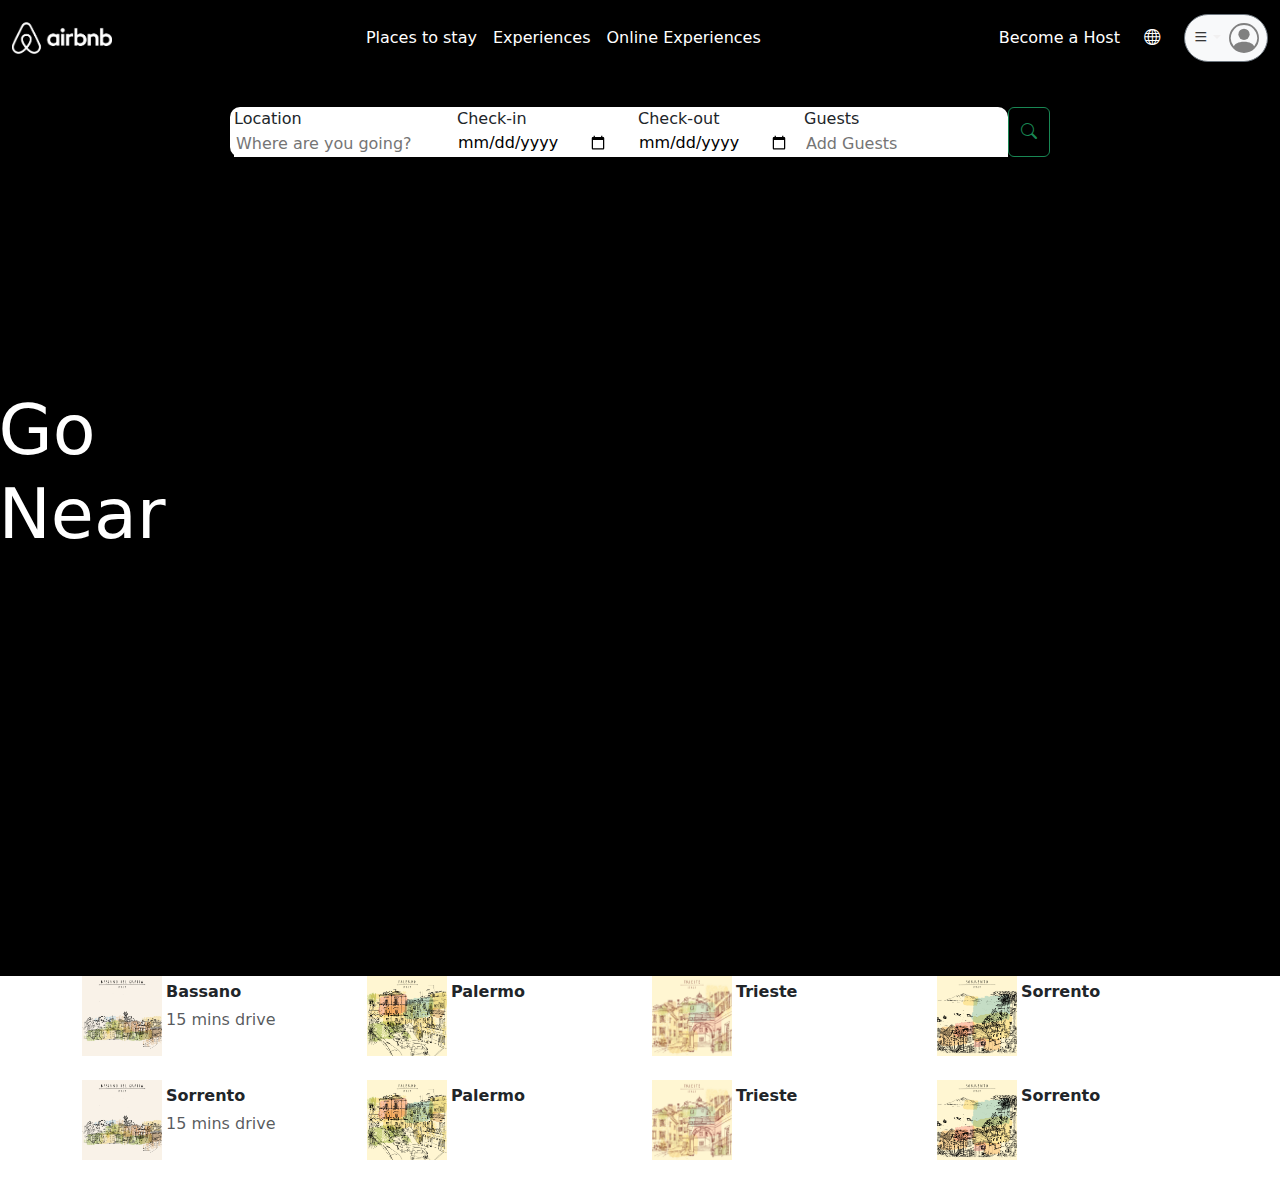
==== commit 26646e3c: "index" ====
--- a/index.html
+++ b/index.html
@@ -94,32 +94,6 @@
 
   <main class="corpo ">
 
-<<<<<<< Updated upstream
-    <div class="container mt-3" id="contenitore">
-      <div>
-      <form class="d-flex " id="Ricerca-Generale" role="search">
-        <div class="Titolo-1 px-1">
-          <label for="input1">Location</label>
-          <input class="input" type="text" placeholder="Where are you going?">
-        </div>
-        <div class="Titoli">
-          <label for="input2">Check-in</label>
-          <input class="input" type="date" placeholder="gg/mm/aaaa">
-        </div>
-        <div class="Titoli">
-          <label for="input3">Check-out</label>
-          <input class="input" type="date" placeholder="gg/mm/aaaa">
-        </div>
-        <div class="Titolo-4">
-          <label for="input-4">Guests</label>
-          <input class="input" type="text" placeholder="Add Guests">
-        </div>
-
-        <button class="btn btn-outline-danger" type="submit"> <i class="bi bi-search"></i></button>
-      </form>
-
-    </div>
-=======
     <section class="d-flex">
       <div class="container mt-3" id="contenitore">
         <div>
@@ -144,7 +118,6 @@
             <button class="btn btn-outline-success" type="submit"> <i class="bi bi-search"></i></button>
           </form>
   
->>>>>>> Stashed changes
 
     </section>
 
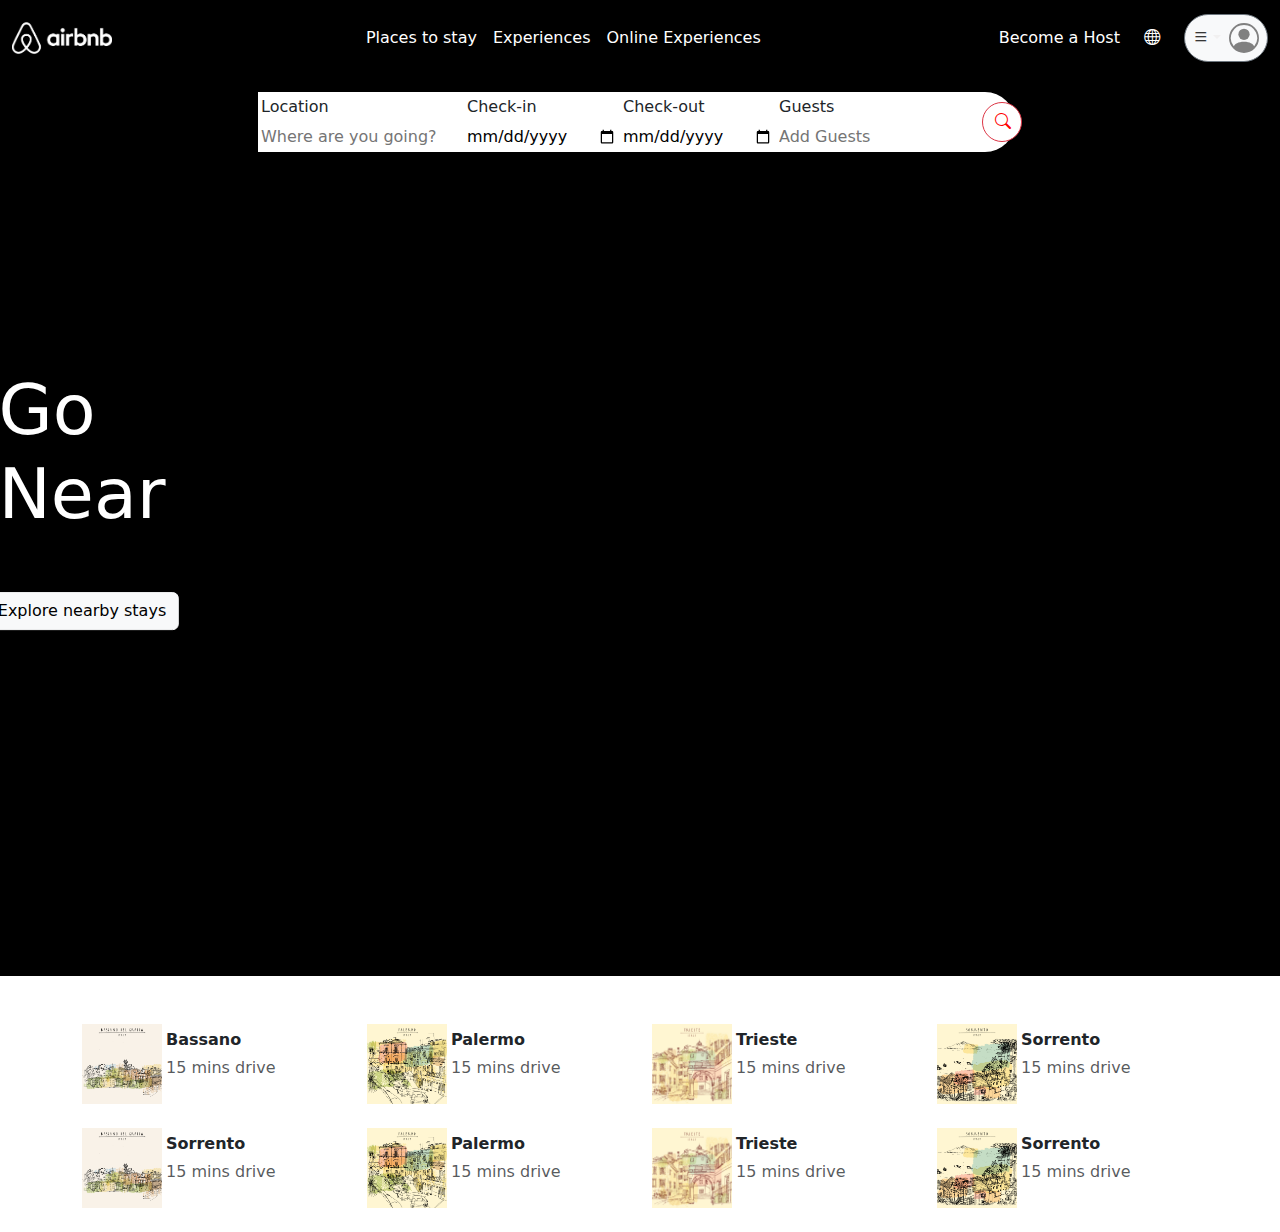
==== commit ffa11723: "ciao Fra" ====
--- a/index.html
+++ b/index.html
@@ -47,13 +47,14 @@
         </div>
 
         <div class=" menu-user menu-text d-flex align-items-center gap-4">
-        
-
-            <a href="#">Become a Host</a>
-            <i class="bi bi-globe text-white"></i>
-          
-          
-          <span class="menu-text d-flex align-items-center rounded-pill gap-2 bg-light border border-secondary p-2 user">
+
+
+          <a href="#">Become a Host</a>
+          <i class="bi bi-globe text-white"></i>
+
+
+          <span
+            class="menu-text d-flex align-items-center rounded-pill gap-2 bg-light border border-secondary p-2 user">
 
             <a href="#" class="dropdown-toggle" data-bs-toggle="dropdown" aria-expanded="false"
               style="color: rgb(241, 240, 240);"><i class=" icona bi bi-list bg-light"></i></a>
@@ -92,102 +93,131 @@
   </header>
 
 
-  <main class="corpo ">
+  <main class="corpo img-fluid">
 
     <section class="d-flex">
       <div class="container mt-3" id="contenitore">
-        <div>
-          <form class="d-flex " id="Ricerca-Generale" role="search">
-            <div class="Titolo-1 px-1">
-              <label for="input1">Location</label>
+       
+          <form class="d-flex align-items-center Form" id="Ricerca-Generale" role="search">
+            <div class="Titolo-1 ">
+              <label for="input1">Location</label><br>
               <input class="input" type="text" placeholder="Where are you going?">
             </div>
             <div class="Titoli">
-              <label for="input2">Check-in</label>
+              <label for="input2">Check-in</label><br>
               <input class="input" type="date" placeholder="gg/mm/aaaa">
             </div>
             <div class="Titoli">
-              <label for="input3">Check-out</label>
+              <label for="input3">Check-out</label><br>
               <input class="input" type="date" placeholder="gg/mm/aaaa">
             </div>
             <div class="Titolo-4">
-              <label for="input-4">Guests</label>
+              <label for="input-4">Guests</label><br>
               <input class="input" type="text" placeholder="Add Guests">
-            </div>
+         
+            </div>
+
+            <div>
+              <button class="btn btn-outline-danger bottone" type="submit"> <i class="bi bi-search"></i></button>
+             </div>
+          </form>
+        
+      </div>
+
+    </section>
+
+
+    
+    <div class=" titolone d-none d-md-block container d-flex flex-start text-white">
+      <h1>Go <br> Near</h1>
+      <a class="explore"  href="page2.html"><button type="button" class="btn btn-light ">Explore nearby stays</button></a> 
+      
+       
+    </div>
+    
   
-            <button class="btn btn-outline-success" type="submit"> <i class="bi bi-search"></i></button>
-          </form>
-  
-
-    </section>
-
    
-      </div>
-<div class=" titolone container d-flex flex-start text-white">
-<h1>Go <br> Near</h1>
-</div>
 
   </main>
 
   <footer class="bg-white">
-    <div class="container">
+    <div class="container pt-5 ">
       <div class="row">
-          <!-- colonna 1 -->
-          <div class="col-md-3">
-              <div class="d-flex align-items-start mb-4">
-                  <img src="assets/bassano.jpg" alt="">
-                  <div>
-                      <p class="fw-bold m-1">Bassano</p>
-                      <p class="text-muted m-1 row">15 mins drive</p>
-                  </div>
-              </div>
-              <div class="d-flex align-items-start mb-4">
-                  <img src="assets/bassano.jpg" alt="">
-                  <div>
-                      <p class="fw-bold m-1">Sorrento</p>
-                      <p class="text-muted m-1 row">15 mins drive</p>
-                  </div>
-              </div>
-          </div>
-          <!-- colonna 2 -->
-          <div class="col-md-3">
-              <div class="d-flex align-items-start mb-4">
-                  <img src="assets/palermo.jpg" alt="">
-                  <p class="fw-bold m-1">Palermo</p>
-              </div>
-              <div class="d-flex align-items-start mb-4">
-                  <img src="assets/palermo.jpg" alt="">
-                  <p class="fw-bold m-1">Palermo</p>
-
-              </div>
-          </div>
-
-          <!-- colonna 3 -->
-          <div class="col-md-3">
-              <div class="d-flex align-items-start mb-4">
-                  <img src="assets/trieste.jpg" alt="">
-                  <p class="fw-bold m-1">Trieste</p>
-              </div>
-              <div class="d-flex align-items-start mb-4">
-                  <img src="assets/trieste.jpg" alt="">
-                  <p class="fw-bold m-1">Trieste</p>
-
-              </div>
-          </div>
-          <!-- colonna 4 -->
-          <div class="col-md-3">
-              <div class="d-flex align-items-start mb-4">
-                  <img src="assets/sorrento.jpg" alt="">
-                  <p class="fw-bold m-1">Sorrento</p>
-              </div>
-              <div class="d-flex align-items-start mb-4">
-                  <img src="assets/sorrento.jpg" alt="">
-                  <p class="fw-bold m-1">Sorrento</p>
-              </div>
-          </div>
-      </div>
-
-  </div>
+        <!-- colonna 1 -->
+        <div class="col-md-3">
+          <div class="d-flex align-items-start mb-4">
+            <img src="assets/bassano.jpg" alt="">
+            <div>
+              <p class="fw-bold m-1">Bassano</p>
+              <p class="text-muted m-1 row">15 mins drive</p>
+            </div>
+          </div>
+          <div class="d-flex align-items-start mb-4">
+            <img src="assets/bassano.jpg" alt="">
+            <div>
+              <p class="fw-bold m-1">Sorrento</p>
+              <p class="text-muted m-1 row">15 mins drive</p>
+            </div>
+          </div>
+        </div>
+        <!-- colonna 2 -->
+        <div class="col-md-3">
+          <div class="d-flex align-items-start mb-4">
+            <img src="assets/palermo.jpg" alt="">
+            <div>
+            <p class="fw-bold m-1">Palermo</p>
+            <p class="text-muted m-1 row">15 mins drive</p>
+            </div>
+          </div>
+          <div class="d-flex align-items-start mb-4">
+            <img src="assets/palermo.jpg" alt="">
+            <div>
+            <p class="fw-bold m-1">Palermo</p>
+            <p class="text-muted m-1 row">15 mins drive</p>
+          </div>
+
+          </div>
+        </div>
+
+        <!-- colonna 3 -->
+        <div class="col-md-3">
+          <div class="d-flex align-items-start mb-4">
+            <img src="assets/trieste.jpg" alt="">
+            <div>
+            <p class="fw-bold m-1">Trieste</p>
+            <p class="text-muted m-1 row">15 mins drive</p>
+            
+          </div>
+          </div>
+          <div class="d-flex align-items-start mb-4">
+            <img src="assets/trieste.jpg" alt="">
+<div>
+            <p class="fw-bold m-1">Trieste</p>
+            <p class="text-muted m-1 row">15 mins drive</p>
+          </div>
+
+          </div>
+        </div>
+        <!-- colonna 4 -->
+        <div class="col-md-3">
+          <div class="d-flex align-items-start mb-4">
+            <img src="assets/sorrento.jpg" alt="">
+            <div>
+            <p class="fw-bold m-1">Sorrento</p>
+            <p class="text-muted m-1 row">15 mins drive</p>
+          </div>
+          </div>
+          <div class="d-flex align-items-start mb-4">
+            <img src="assets/sorrento.jpg" alt="">
+            <div>
+            <p class="fw-bold m-1">Sorrento</p>
+            <p class="text-muted m-1 row">15 mins drive</p>
+          </div>
+          </div>
+        </div>
+      </div>
+
+    </div>
 
   </footer>
 
--- a/style.css
+++ b/style.css
@@ -64,38 +64,54 @@
 #Ricerca-Generale{
     display: flex;
     justify-content: center;
-    width: 700px;
-    padding: 15px;
+    width: 750px;
+    border-radius: 30px;
+    background-color: white;
+   
+
+    
+}
+
+.Titolo-1{
+ /*   border-top-left-radius: 10px;
+    border-bottom-left-radius:10px  */ 
+    background-color: white;
+
+}
+
+
+
+
+
+.input{
     border: none;
-   
-
-    
-}
-
-.Titolo-1{
-    border-top-left-radius: 10px;
-    border-bottom-left-radius:10px ;
+    
+}
+
+
+
+
+.Form >div >label,input{
+    padding: 3px;
+   
+}
+
+
+
+.bottone{
     background-color: white;
-}
-
-.Titolo-4{
     border-top-right-radius:10px;
     border-bottom-right-radius:10px ;
-    background-color: white;
-}
-
-
-.input{
-    border: none;
-    
-}
-
-.Titoli{
-    background-color: white;
-    padding-inline: 15px;
-
-
-}
+    color: red;
+    border-radius: 50%;
+    width: 40px;
+    height: 40px;
+    display: flex;
+    align-items: center;
+    
+}
+
+
 
 footer img{
     width: 80px;
@@ -107,7 +123,7 @@
     width: 100vw; 
     height: 100vh;
     background-image: url('assets/home.jpg'); 
-    background-size: cover; 
+    background-size: contain; 
     background-position: center; 
     background-repeat: no-repeat;
     object-fit: contain;
@@ -134,6 +150,19 @@
 }
 
 
+.explore{
+ 
+    position: absolute;
+    top: 50%;
+    transform: translate(-50%, -26%);
+    z-index: 1;
+
+    
+    
+    
+}
+
+
 @media (max-width: 768px) {
     /* Navbar */
     .navbar-brand img {
@@ -159,6 +188,7 @@
         font-size: 50px; 
         transform: translate(-50%, -50%); 
         position: absolute;
+    
     }
 
     
@@ -195,10 +225,7 @@
     }
 
     .titolone h1 {
-        font-size: 40px;
-        height: 100%;
-        position: absolute;
-        z-index: 1;
+      display: none;
     }
 
     .corpo {
